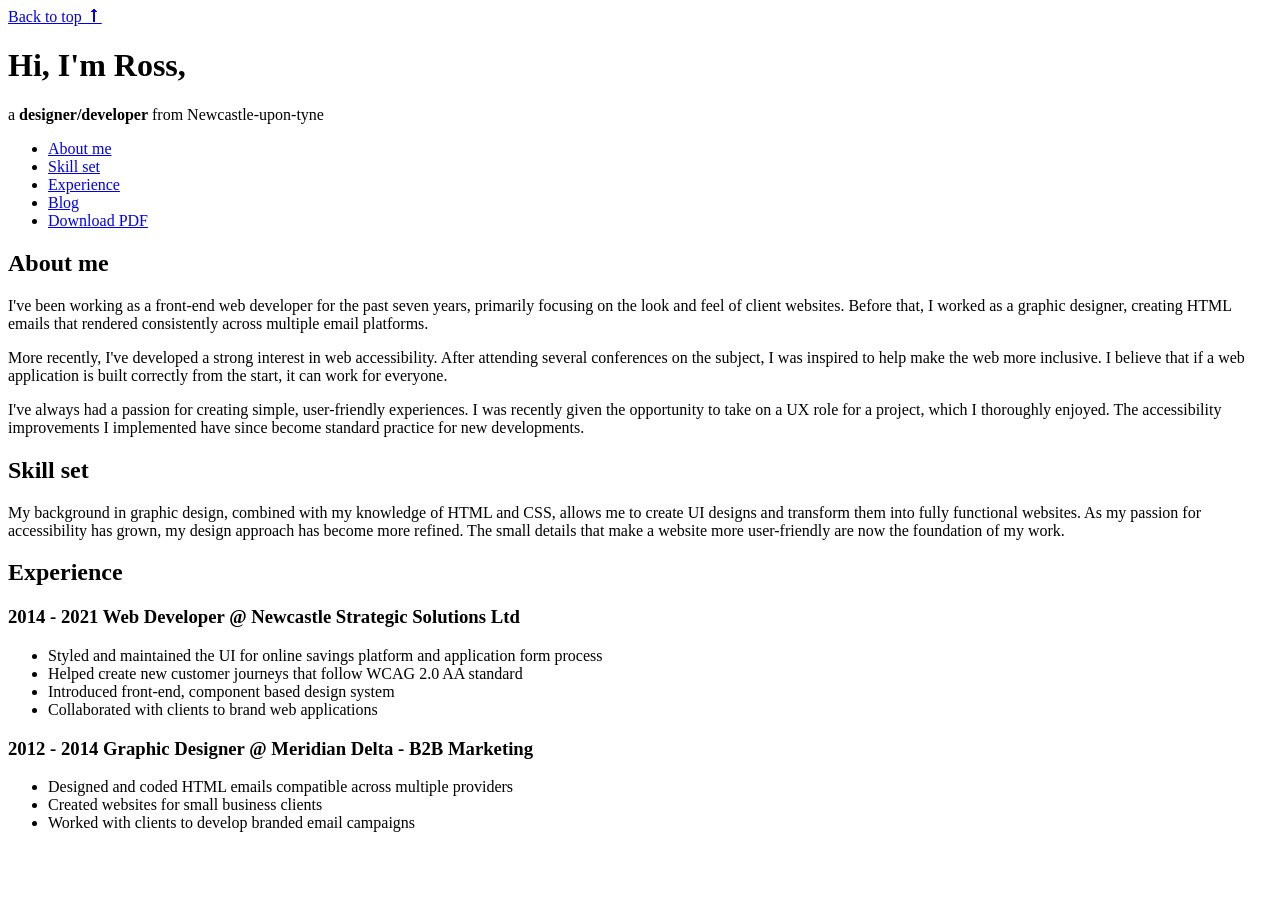
==== index.html @ 13c16bb5 "initial" ====
<!DOCTYPE html>
<html lang="en">
<head>
    <meta charset="UTF-8">
    <meta http-equiv="X-UA-Compatible" content="IE=edge">
    <meta name="viewport" content="width=device-width, initial-scale=1.0">
    <link rel="preconnect" href="https://fonts.googleapis.com">
    <link rel="preconnect" href="https://fonts.gstatic.com" crossorigin>
    <link href="https://fonts.googleapis.com/css2?family=Open+Sans:wght@300;400;600&display=swap" rel="stylesheet">
    <link href="assets/stylesheets/styles.css" rel="stylesheet">
    <title>Ross Doolan</title>
    <!-- Global site tag (gtag.js) - Google Analytics -->
	<script async src="https://www.googletagmanager.com/gtag/js?id=G-WRHV4YQ0JR"></script>
	<script>
		 window.dataLayer = window.dataLayer || [];
		function gtag(){dataLayer.push(arguments);}
		gtag('js', new Date());
	
		gtag('config', 'G-WRHV4YQ0JR');	
	</script>
</head>
<body>

    <a class="back-to-top-button" href="#top">Back to top &#129045;</a>

    <div id="top" class="wrapper">
        <header>
            <h1>Hi, I'm <strong>Ross</strong>,</h1>
            <p>a <strong>designer/developer</strong> from Newcastle-upon-tyne</p>
        </header>

        <nav>
            <ul>
                <li><a class="green" href="#about">About me</a></li>
                <li><a class="blue" href="#skillset">Skill set</a></li>
                <li><a class="red" href="#experience">Experience</a></li>
                <li><a target="_blank" class="black" href="./blog">Blog</a></li>
                <li><a target="_blank" href="./assets/pdf/rossdoolancv.pdf">Download PDF</a></li>
            </ul>
        </nav>

        <section id="about">
            <h2>About me</h2>
            <p>I've been working as a front-end web developer for the past seven years, primarily focusing on the look and feel of client websites. Before that, I worked as a graphic designer, creating HTML emails that rendered consistently across multiple email platforms.</p>
            <p>More recently, I've developed a strong interest in web accessibility. After attending several conferences on the subject, I was inspired to help make the web more inclusive. I believe that if a web application is built correctly from the start, it can work for everyone.</p>
            <p>I've always had a passion for creating simple, user-friendly experiences. I was recently given the opportunity to take on a UX role for a project, which I thoroughly enjoyed. The accessibility improvements I implemented have since become standard practice for new developments.</p>
        </section>
        
        <section id="skillset">
            <h2>Skill set</h2>
            <p>My background in graphic design, combined with my knowledge of HTML and CSS, allows me to create UI designs and transform them into fully functional websites. As my passion for accessibility has grown, my design approach has become more refined. The small details that make a website more user-friendly are now the foundation of my work.</p>
        </section>

        <section id="experience">
            <h2>Experience</h2>
            <h3>2014 - 2021 Web Developer @ Newcastle Strategic Solutions Ltd</h3>
            <ul>
                <li>Styled and maintained the UI for online savings platform and application form process</li>
                <li>Helped create new customer journeys that follow WCAG 2.0 AA standard</li>
                <li>Introduced front-end, component based design system</li>
                <li>Collaborated with clients to brand web applications</li>
            </ul>
            <h3>2012 - 2014 Graphic Designer @ Meridian Delta - B2B Marketing</h3>
            <ul>
                <li>Designed and coded HTML emails compatible across multiple providers</li>
                <li>Created websites for small business clients</li>
                <li>Worked with clients to develop branded email campaigns</li>
            </ul>
        </section>
    </div>
    
</body>
</html>
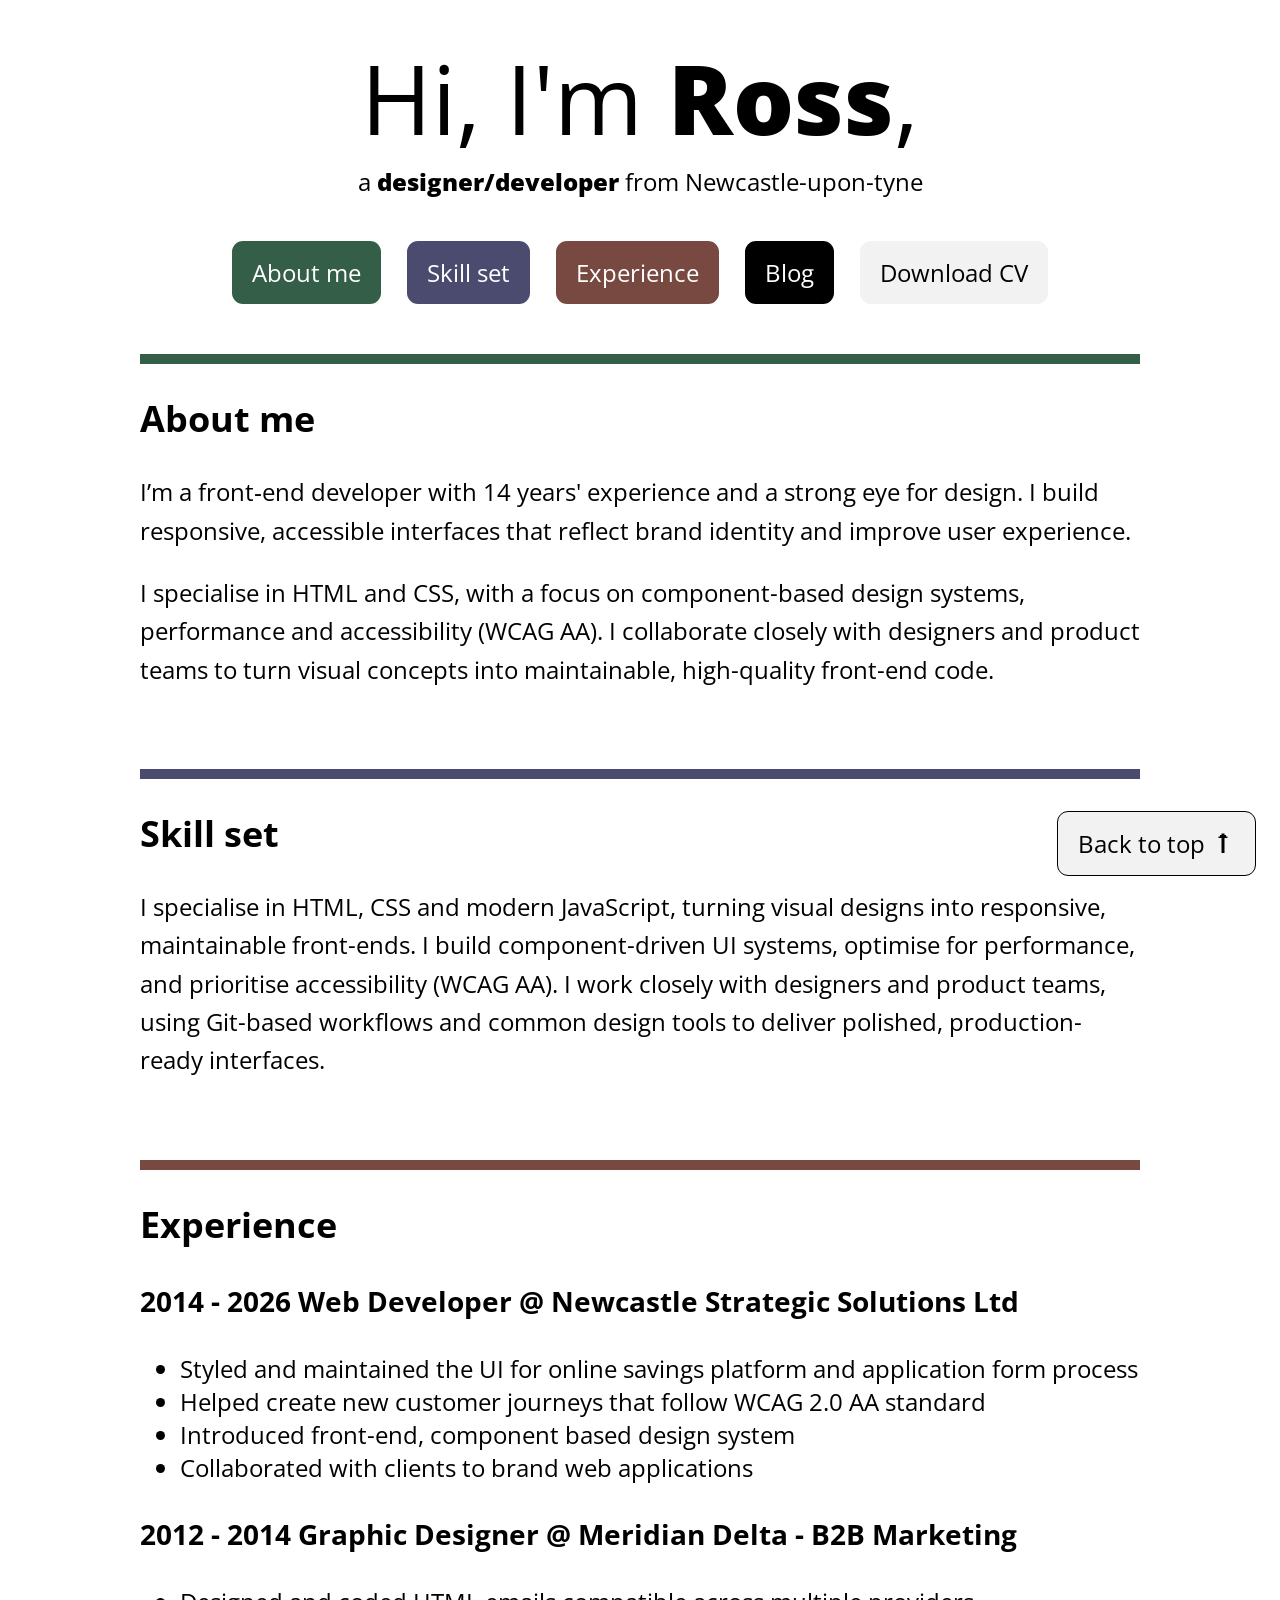
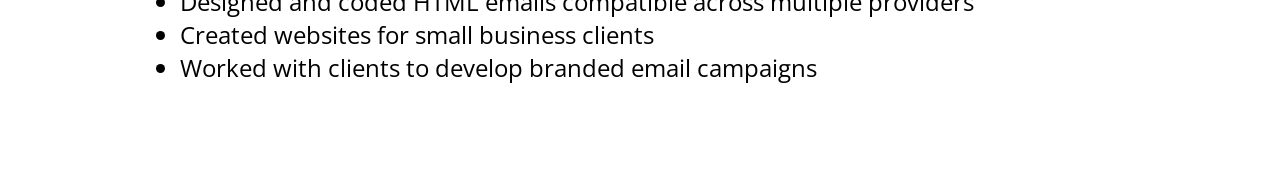
==== commit ef637f34: "changes to homepage and added GA to sub pages" ====
--- a/index.html
+++ b/index.html
@@ -3,7 +3,6 @@
 <head>
     <meta charset="UTF-8">
     <meta http-equiv="X-UA-Compatible" content="IE=edge">
-    <meta name="viewport" content="width=device-width, initial-scale=1.0">
     <link rel="preconnect" href="https://fonts.googleapis.com">
     <link rel="preconnect" href="https://fonts.gstatic.com" crossorigin>
     <link href="https://fonts.googleapis.com/css2?family=Open+Sans:wght@300;400;600&display=swap" rel="stylesheet">
@@ -35,25 +34,24 @@
                 <li><a class="blue" href="#skillset">Skill set</a></li>
                 <li><a class="red" href="#experience">Experience</a></li>
                 <li><a target="_blank" class="black" href="./blog">Blog</a></li>
-                <li><a target="_blank" href="./assets/pdf/rossdoolancv.pdf">Download PDF</a></li>
+                <li><a target="_blank" href="./assets/pdf/rossdoolancv.pdf">Download CV</a></li>
             </ul>
         </nav>
 
         <section id="about">
             <h2>About me</h2>
-            <p>I've been working as a front-end web developer for the past seven years, primarily focusing on the look and feel of client websites. Before that, I worked as a graphic designer, creating HTML emails that rendered consistently across multiple email platforms.</p>
-            <p>More recently, I've developed a strong interest in web accessibility. After attending several conferences on the subject, I was inspired to help make the web more inclusive. I believe that if a web application is built correctly from the start, it can work for everyone.</p>
-            <p>I've always had a passion for creating simple, user-friendly experiences. I was recently given the opportunity to take on a UX role for a project, which I thoroughly enjoyed. The accessibility improvements I implemented have since become standard practice for new developments.</p>
+            <p>I’m a front‑end developer with <span id="years-experience"></span> and a strong eye for design. I build responsive, accessible interfaces that reflect brand identity and improve user experience.</p>
+            <p>I specialise in HTML and CSS, with a focus on component-based design systems, performance and accessibility (WCAG AA). I collaborate closely with designers and product teams to turn visual concepts into maintainable, high-quality front-end code.</p>
         </section>
         
         <section id="skillset">
             <h2>Skill set</h2>
-            <p>My background in graphic design, combined with my knowledge of HTML and CSS, allows me to create UI designs and transform them into fully functional websites. As my passion for accessibility has grown, my design approach has become more refined. The small details that make a website more user-friendly are now the foundation of my work.</p>
+            <p>I specialise in HTML, CSS and modern JavaScript, turning visual designs into responsive, maintainable front-ends. I build component-driven UI systems, optimise for performance, and prioritise accessibility (WCAG AA). I work closely with designers and product teams, using Git-based workflows and common design tools to deliver polished, production-ready interfaces.</p>
         </section>
 
         <section id="experience">
             <h2>Experience</h2>
-            <h3>2014 - 2021 Web Developer @ Newcastle Strategic Solutions Ltd</h3>
+            <h3>2014 - <span id="current-year"></span> Web Developer @ Newcastle Strategic Solutions Ltd</h3>
             <ul>
                 <li>Styled and maintained the UI for online savings platform and application form process</li>
                 <li>Helped create new customer journeys that follow WCAG 2.0 AA standard</li>
@@ -69,5 +67,20 @@
         </section>
     </div>
     
+    <script>
+        (function(){
+            var now = new Date();
+            var currentYearEl = document.getElementById('current-year');
+            if (currentYearEl) currentYearEl.textContent = now.getFullYear();
+
+            var startYear = 2012;
+            var years = now.getFullYear() - startYear;
+            var yearsEl = document.getElementById('years-experience');
+            if (yearsEl) {
+                yearsEl.textContent = years === 1 ? years + ' year of experience' : years + " years' experience";
+            }
+        })();
+    </script>
+
 </body>
 </html>
--- a/assets/stylesheets/styles.css
+++ b/assets/stylesheets/styles.css
@@ -0,0 +1,140 @@
+* {
+    box-sizing: border-box;
+}
+
+body {
+    font-family: 'Open Sans', sans-serif;
+    font-size: 24px;
+    padding: 1.5rem;
+}
+
+.wrapper {
+    max-width: 1000px;
+    margin: 0 auto;
+}
+
+p, h3 {
+    line-height: 160%;
+}
+
+header {
+    text-align: center;
+    margin-bottom: 30px;
+}
+
+strong {
+    font-weight: 900;
+}
+
+h1 {
+    font-size: 96px;
+    font-weight: 400;
+    margin: 0;
+}
+
+header p {
+    font-size: 24px;
+    font-weight: 400;
+    margin: 0;
+}
+
+nav {
+    text-align: center;
+    margin-bottom: 40px;
+}
+
+nav ul,
+nav ul li {
+    list-style: none;
+    margin: 0;
+    padding: 0;
+    display: inline-block;
+}
+nav a {
+    background: #f2f2f2;
+    padding: 15px 20px;
+    margin: 10px;
+    border-radius: 11px;
+    text-decoration: none;
+    color: #000;
+    display: block;
+}
+
+nav a:hover {
+    filter:brightness(80%)
+}
+
+.green {
+    background: #345E47;
+    color: #fff;
+}
+
+.blue {
+    background: #4A4B6E;
+    color: #fff;
+}
+
+.red {
+    background: #784940;
+    color: #fff;
+}
+
+.black {
+    background: #000;
+    color: #fff;
+}
+
+section {
+    border-top: 10px solid #f2f2f2;
+    margin-bottom: 80px;
+}
+
+ #about {
+    border-color: #345E47;
+}
+
+#skillset {
+    border-color: #4A4B6E;
+}
+
+#experience {
+    border-color: #784940;
+}
+
+.back-to-top-button {
+    position: fixed;
+    bottom: 1.5rem;
+    right: 1.5rem;
+    display: inline-block;
+    background: #f2f2f2;
+    color: #000;
+    padding: 15px 20px;
+    border-radius: 11px;
+    text-decoration: none;
+    border: 1px solid #000;
+}
+
+.back-to-top-button:hover {
+    background: #000;
+    color: #fff;
+    cursor: pointer;
+}
+
+@media (max-width: 650px) {
+    body {
+        font-size: 1rem;
+    }
+    h1 {
+        font-size: 3rem
+    }
+    header p {
+        font-size: 1.5rem;
+    }
+    section {
+        margin-bottom: 40px;
+    }
+    nav ul,
+    nav ul li {
+        display: block;
+    }
+}
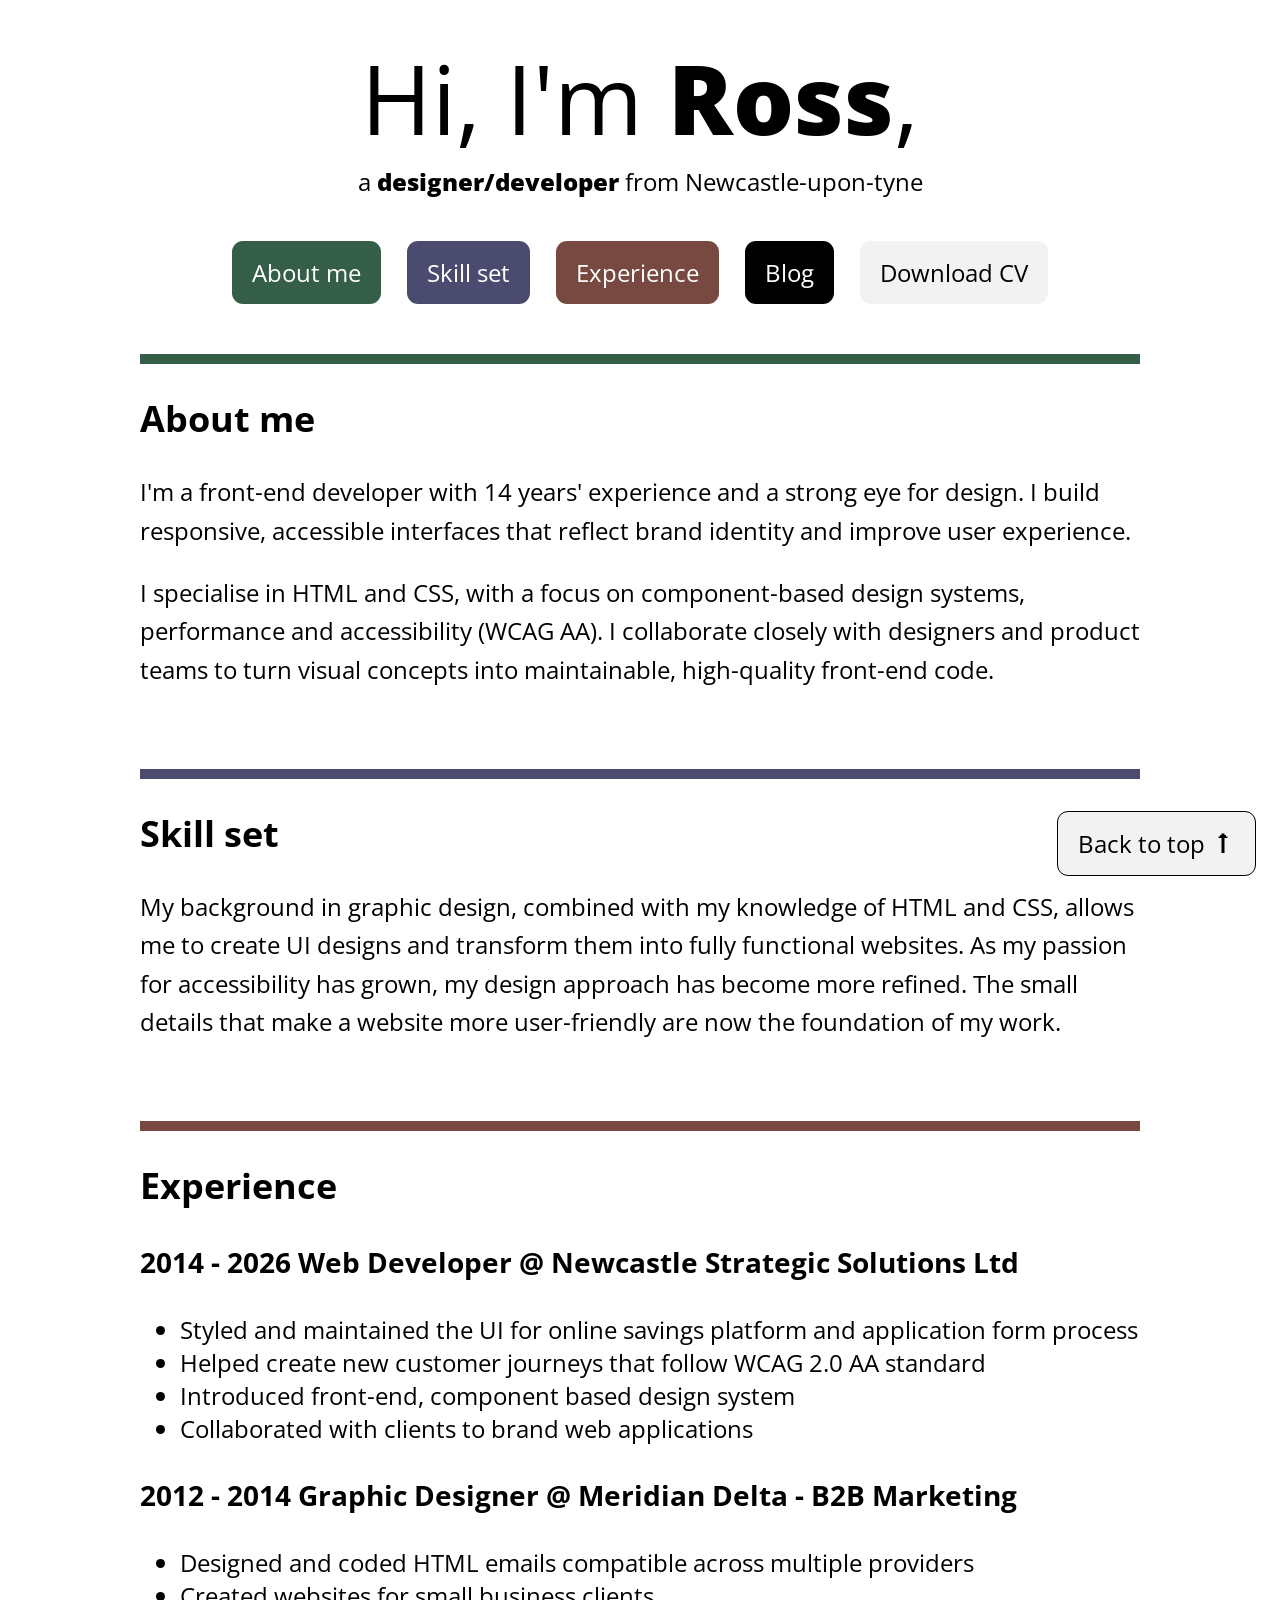
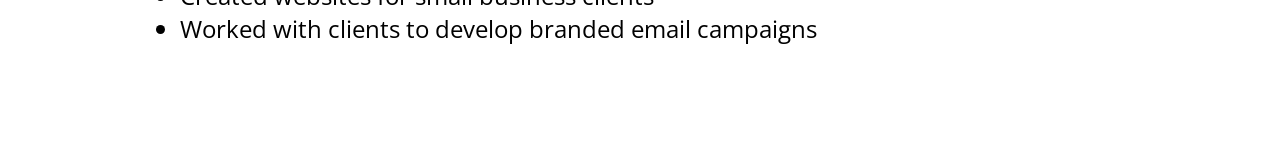
==== commit 1cfbf5e8: "Reverted skillset section" ====
--- a/index.html
+++ b/index.html
@@ -40,13 +40,13 @@
 
         <section id="about">
             <h2>About me</h2>
-            <p>I’m a front‑end developer with <span id="years-experience"></span> and a strong eye for design. I build responsive, accessible interfaces that reflect brand identity and improve user experience.</p>
+            <p>I'm a front-end developer with <span id="years-experience"></span> and a strong eye for design. I build responsive, accessible interfaces that reflect brand identity and improve user experience.</p>
             <p>I specialise in HTML and CSS, with a focus on component-based design systems, performance and accessibility (WCAG AA). I collaborate closely with designers and product teams to turn visual concepts into maintainable, high-quality front-end code.</p>
         </section>
         
         <section id="skillset">
             <h2>Skill set</h2>
-            <p>I specialise in HTML, CSS and modern JavaScript, turning visual designs into responsive, maintainable front-ends. I build component-driven UI systems, optimise for performance, and prioritise accessibility (WCAG AA). I work closely with designers and product teams, using Git-based workflows and common design tools to deliver polished, production-ready interfaces.</p>
+            <p>My background in graphic design, combined with my knowledge of HTML and CSS, allows me to create UI designs and transform them into fully functional websites. As my passion for accessibility has grown, my design approach has become more refined. The small details that make a website more user-friendly are now the foundation of my work.</p>
         </section>
 
         <section id="experience">
